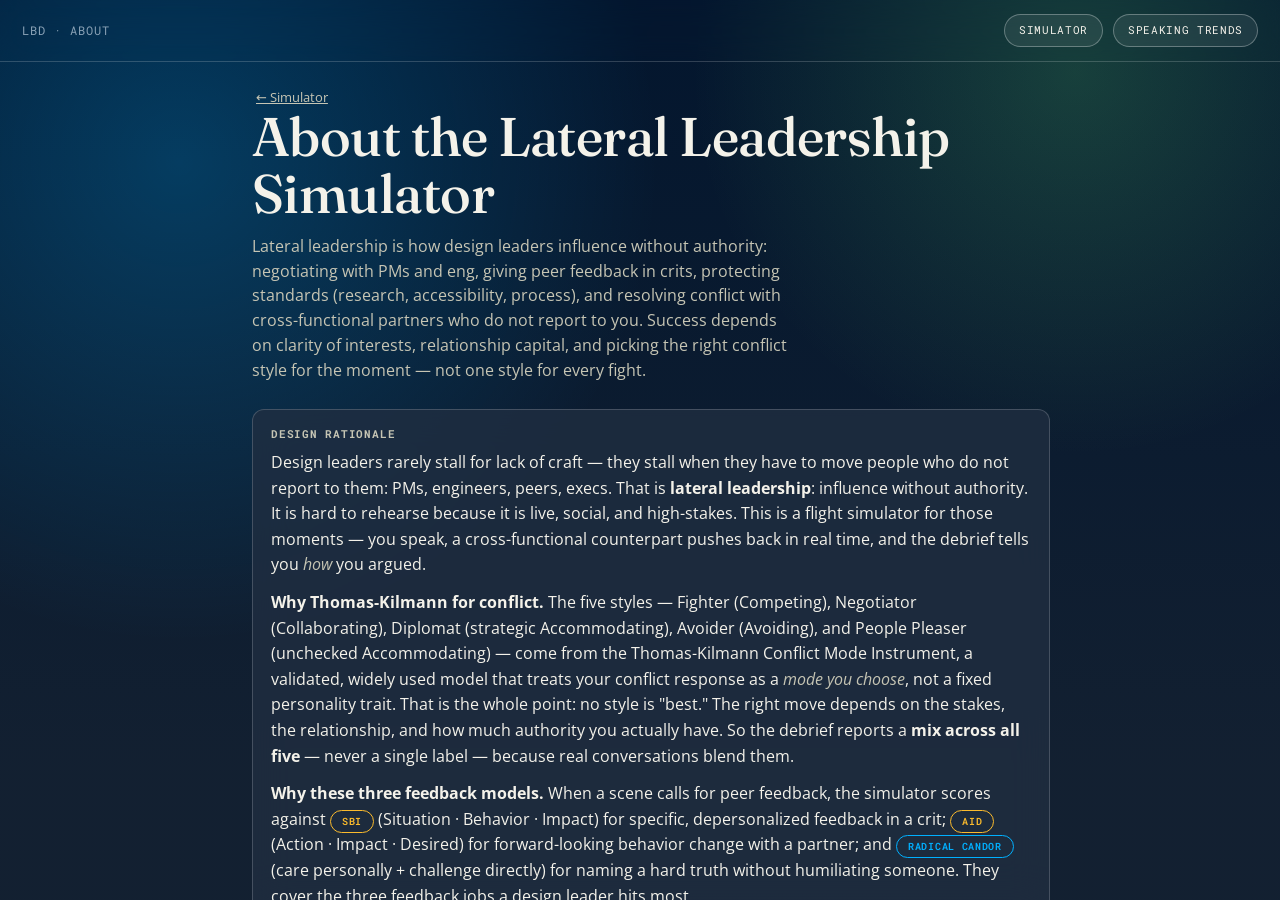
==== public/about.html @ 2aff3657 "Add /admin dashboard + /about framework guide; account menu; silent debrief - /admin: server-gated (" ====
<!DOCTYPE html>
<html lang="en">
  <head>
    <meta charset="UTF-8" />
    <meta name="viewport" content="width=device-width, initial-scale=1.0" />
    <title>About · Framework Guide — LbD</title>
    <link rel="preconnect" href="https://fonts.googleapis.com" />
    <link rel="preconnect" href="https://fonts.gstatic.com" crossorigin />
    <link
      rel="stylesheet"
      href="https://fonts.googleapis.com/css2?family=Fraunces:ital,opsz,wght@0,9..144,400..900;1,9..144,400..700&family=Open+Sans:wght@400;500;600;700&family=Roboto+Mono:wght@400;500;600&display=swap"
    />
    <link rel="stylesheet" href="lbd.css?v=6" />
  </head>
  <body class="lbd-page">
    <header class="lbd-auth">
      <span class="lbd-brand">LbD · About</span>
      <div class="lbd-auth-actions">
        <a class="lbd-mini-btn lbd-nav-link" href="/lbd">Simulator</a>
        <a class="lbd-mini-btn lbd-nav-link" href="/lbd/trends">Speaking trends</a>
      </div>
    </header>

    <main class="lbd-wrap lbd-trends-wrap">
      <section id="about" class="lbd-screen"></section>
    </main>

    <script type="module" src="about.js?v=6"></script>
  </body>
</html>
---- public/lbd.css ----
/* Conflict & Feedback Simulator — design system adopted from raejin.web.app/lbd
   (deep-navy LbD theme: Fraunces display, Open Sans body, Roboto Mono labels,
   glassy panels, blue/green/gold/red accents). Self-contained. */

* { box-sizing: border-box; }
[hidden] { display: none !important; }
html, body { height: 100%; }

.lbd-page {
  --lbd-bg: oklch(0.24 0.038 255);
  --lbd-ink: oklch(0.96 0.01 95);
  --lbd-muted: oklch(0.82 0.024 105);
  --lbd-dim: oklch(0.7 0.04 245);
  --lbd-panel: oklch(0.3 0.04 255 / 0.78);
  --lbd-panel-soft: oklch(1 0 0 / 0.075);
  --lbd-line: oklch(1 0 0 / 0.18);
  --lbd-line-strong: oklch(1 0 0 / 0.3);
  --lbd-primary: oklch(0.88 0.21 145);
  --lbd-blue: oklch(0.72 0.2 240);
  --lbd-red: oklch(0.68 0.22 28);
  --lbd-gold: oklch(0.83 0.16 82);
  --lbd-font-display: Fraunces, Lora, ui-serif, Georgia, serif;
  --lbd-font-body: "Open Sans", ui-sans-serif, system-ui, sans-serif;
  --lbd-font-mono: "Roboto Mono", ui-monospace, monospace;
  --lbd-radius-sm: 8px;
  --lbd-radius-md: 12px;
  --lbd-radius-pill: 999px;
  --lbd-blur: blur(18px);

  margin: 0;
  height: 100%;
  display: flex;
  flex-direction: column;
  overflow: hidden;
  background:
    radial-gradient(circle at 14% 18%, oklch(0.72 0.2 240 / 0.24), transparent 30rem),
    radial-gradient(circle at 84% 8%, oklch(0.88 0.21 145 / 0.18), transparent 24rem),
    linear-gradient(180deg, oklch(0.2 0.055 255), var(--lbd-bg) 48rem);
  background-attachment: fixed;
  color: var(--lbd-ink);
  font-family: var(--lbd-font-body);
  line-height: 1.5;
  -webkit-font-smoothing: antialiased;
  scrollbar-color: oklch(1 0 0 / 0.16) transparent;
  scrollbar-width: thin;
}

/* Transparent minimal scrollbars — all panes in LbD */
.lbd-page * {
  scrollbar-color: oklch(1 0 0 / 0.16) transparent;
  scrollbar-width: thin;
}
.lbd-page *::-webkit-scrollbar {
  width: 6px;
  height: 6px;
}
.lbd-page *::-webkit-scrollbar-thumb {
  background: oklch(1 0 0 / 0.18);
  border-radius: 999px;
  border: 2px solid transparent;
  background-clip: padding-box;
}
.lbd-page *::-webkit-scrollbar-thumb:hover {
  background: oklch(1 0 0 / 0.3);
  background-clip: padding-box;
}
.lbd-page *::-webkit-scrollbar-track,
.lbd-page *::-webkit-scrollbar-corner {
  background: transparent;
}

/* auth bar */
.lbd-auth {
  display: flex;
  align-items: center;
  justify-content: space-between;
  gap: 14px;
  padding: 14px 22px;
  border-bottom: 1px solid var(--lbd-line);
  backdrop-filter: var(--lbd-blur);
}
.lbd-brand {
  font-family: var(--lbd-font-mono);
  font-size: 12px;
  letter-spacing: 0.08em;
  text-transform: uppercase;
  color: var(--lbd-dim);
}
.lbd-auth-actions { display: flex; align-items: center; gap: 10px; flex-wrap: wrap; justify-content: flex-end; }
.lbd-credits {
  font-family: var(--lbd-font-mono);
  font-size: 11px;
  letter-spacing: 0.05em;
  text-transform: uppercase;
  padding: 6px 12px;
  border-radius: var(--lbd-radius-pill);
  border: 1px solid oklch(0.88 0.21 145 / 0.45);
  background: oklch(0.88 0.21 145 / 0.12);
  color: var(--lbd-primary);
}
.lbd-credits.is-empty {
  border-color: oklch(0.83 0.16 82 / 0.5);
  background: oklch(0.83 0.16 82 / 0.12);
  color: var(--lbd-gold);
}
.lbd-auth-status { font-size: 12px; color: var(--lbd-muted); }
.lbd-mini-btn {
  font-family: var(--lbd-font-mono);
  font-size: 11px;
  text-transform: uppercase;
  letter-spacing: 0.06em;
  padding: 7px 14px;
  border-radius: var(--lbd-radius-pill);
  border: 1px solid var(--lbd-line-strong);
  background: var(--lbd-panel-soft);
  color: var(--lbd-ink);
  cursor: pointer;
}
.lbd-mini-btn:hover { border-color: var(--lbd-blue); }
a.lbd-nav-link { text-decoration: none; color: var(--lbd-ink); display: inline-flex; align-items: center; }

.lbd-wrap {
  max-width: 820px;
  width: 100%;
  margin: 0 auto;
  flex: 1;
  min-height: 0;
  display: flex;
  flex-direction: column;
  padding: 22px 0 14px 22px;
}
.lbd-wrap.lbd-sim-wide { max-width: 1140px; }
.lbd-screen { flex: 1; min-height: 0; animation: lbd-in 0.3s ease-out; }
.lbd-pane-inner {
  padding-right: 22px;
  padding-bottom: 28px;
}
#picker, #debrief {
  overflow-y: auto;
  overflow-x: hidden;
  -webkit-overflow-scrolling: touch;
  overscroll-behavior: contain;
}
.lbd-picker-inner {
  min-height: min(100%, 100%);
  display: flex;
  flex-direction: column;
  gap: 18px;
}
.lbd-picker-head { flex: none; }
.lbd-picker-head .lbd-h1 { margin-bottom: 16px; }
.lbd-picker-head .lbd-seg { margin-bottom: 12px; }
.lbd-picker-head .lbd-hint { margin: 0; }
.lbd-picker-inner .lbd-cards { flex: none; }
.lbd-picker-foot { flex: none; margin-top: auto; padding-top: 8px; }
#sim { padding-right: 22px; }
.lbd-debrief-body { margin: 18px 0 24px; }
.lbd-debrief-block { margin-bottom: 18px; }
.lbd-debrief-block p { margin: 0; font-size: 15px; line-height: 1.55; }
.lbd-debrief-actions {
  display: flex;
  flex-wrap: wrap;
  gap: 10px;
  padding-top: 8px;
  border-top: 1px solid var(--lbd-line);
}
#sim { display: flex; flex-direction: column; min-height: 0; }
.lbd-sim-body {
  flex: 1;
  min-height: 0;
  display: grid;
  grid-template-columns: minmax(0, 1fr) minmax(220px, 280px);
  gap: 14px;
  align-items: stretch;
}
.lbd-sim-main {
  min-height: 0;
  display: flex;
  flex-direction: column;
}
.lbd-logic-rail {
  min-height: 0;
  overflow-y: auto;
  padding: 14px 16px;
  border: 1px solid var(--lbd-line);
  border-radius: var(--lbd-radius-md);
  background: var(--lbd-panel);
  backdrop-filter: var(--lbd-blur);
}
.lbd-logic-rail > .lbd-h3 { margin-top: 0; }
.lbd-logic-wait { font-size: 13px; color: var(--lbd-dim); margin: 12px 0 0; }
.lbd-logic-cards { display: flex; flex-direction: column; gap: 10px; margin: 10px 0 14px; }
.lbd-logic-card {
  padding: 11px 13px;
  border-radius: var(--lbd-radius-sm);
  border: 1px solid var(--lbd-line);
  background: var(--lbd-panel-soft);
}
.lbd-logic-card.kind-logic { border-left: 3px solid var(--lbd-primary); }
.lbd-logic-card.kind-non-logic { border-left: 3px solid var(--lbd-red); }
.lbd-logic-card.kind-mixed { border-left: 3px solid var(--lbd-gold); }
.lbd-logic-card-top { display: flex; justify-content: space-between; gap: 8px; align-items: baseline; margin-bottom: 4px; }
.lbd-logic-card-top strong { font-size: 13px; }
.lbd-logic-kind {
  font-family: var(--lbd-font-mono);
  font-size: 9px;
  letter-spacing: 0.05em;
  text-transform: uppercase;
  color: var(--lbd-dim);
}
.lbd-logic-pattern { margin: 0 0 4px; font-size: 13px; font-weight: 600; color: var(--lbd-ink); }
.lbd-logic-detail { margin: 0; font-size: 12px; line-height: 1.45; color: var(--lbd-muted); }
.lbd-logic-alt {
  padding-top: 12px;
  border-top: 1px solid var(--lbd-line);
}
.lbd-logic-alt .lbd-h3 { margin-top: 0; }
.lbd-logic-alt em { font-style: normal; color: var(--lbd-gold); }
.lbd-logic-move { margin: 8px 0 6px; font-size: 13px; line-height: 1.45; color: var(--lbd-ink); }
.lbd-logic-why { margin: 0; font-size: 12px; color: var(--lbd-muted); line-height: 1.45; }

@media (max-width: 900px) {
  .lbd-sim-body { grid-template-columns: 1fr; }
  .lbd-logic-rail { max-height: 220px; order: -1; }
}
@keyframes lbd-in { from { opacity: 0; transform: translateY(10px); } to { opacity: 1; transform: none; } }

/* type */
.lbd-h1 {
  font-family: var(--lbd-font-display);
  font-weight: 500;
  font-optical-sizing: auto;
  font-size: clamp(2.2rem, 5.5vw, 3.4rem);
  line-height: 1.05;
  letter-spacing: -0.01em;
  margin: 0 0 12px;
}
.lbd-sub {
  color: var(--lbd-muted);
  font-size: 16px;
  line-height: 1.55;
  margin: 0 0 26px;
  max-width: 60ch;
}
.lbd-foot {
  margin-top: 26px;
  font-family: var(--lbd-font-mono);
  color: var(--lbd-dim);
  font-size: 11px;
  letter-spacing: 0.04em;
  line-height: 1.8;
}
.lbd-eyebrow,
.lbd-tag,
.lbd-who,
.lbd-progress,
.lbd-ratingbar {
  font-family: var(--lbd-font-mono);
  text-transform: uppercase;
  letter-spacing: 0.07em;
}

/* glassy panel base */
.lbd-card,
.lbd-line,
.lbd-choice,
.lbd-result,
.lbd-takeaway {
  background: var(--lbd-panel);
  border: 1px solid var(--lbd-line);
  border-radius: var(--lbd-radius-md);
  backdrop-filter: var(--lbd-blur);
}

/* 1:1 / 1:2 segmented */
.lbd-seg { display: flex; gap: 10px; margin-bottom: 20px; }
.lbd-seg-btn {
  flex: 1;
  font-family: var(--lbd-font-mono);
  font-size: 12px;
  letter-spacing: 0.05em;
  text-transform: uppercase;
  padding: 12px;
  border-radius: var(--lbd-radius-pill);
  border: 1px solid var(--lbd-line-strong);
  background: var(--lbd-panel-soft);
  color: var(--lbd-muted);
  cursor: pointer;
}
.lbd-seg-btn.is-on {
  color: oklch(0.18 0.04 255);
  border-color: transparent;
  background: var(--lbd-blue);
  font-weight: 600;
}

/* scenario cards — 2×2 grid */
.lbd-cards {
  display: grid;
  grid-template-columns: repeat(2, 1fr);
  gap: 14px;
}
.lbd-card {
  text-align: left;
  display: flex;
  flex-direction: column;
  gap: 8px;
  padding: 18px 20px;
  min-height: 132px;
  color: var(--lbd-ink);
  cursor: pointer;
  transition: border-color 0.15s, transform 0.06s, box-shadow 0.15s;
}
.lbd-card:hover { border-color: var(--lbd-line-strong); box-shadow: 0 16px 44px -28px oklch(0.62 0.22 250 / 0.8); }
.lbd-card:active { transform: scale(0.995); }
.lbd-card strong { font-family: var(--lbd-font-display); font-size: 18px; font-weight: 500; line-height: 1.2; }
.lbd-card span { color: var(--lbd-muted); font-size: 13px; line-height: 1.45; }
/* 5th card: center the lone bottom row item */
.lbd-card:last-child:nth-child(odd) {
  grid-column: 1 / -1;
  max-width: calc(50% - 7px);
  justify-self: center;
}
@media (max-width: 560px) {
  .lbd-cards { grid-template-columns: 1fr; }
  .lbd-card:last-child:nth-child(odd) {
    grid-column: auto;
    max-width: none;
    justify-self: stretch;
  }
}

/* sim chrome */
.lbd-top { display: flex; align-items: center; justify-content: space-between; gap: 12px; margin-bottom: 22px; }
.lbd-progress { font-size: 11px; color: var(--lbd-dim); }
.lbd-back, .lbd-mute { background: none; border: none; color: var(--lbd-muted); font-size: 13px; cursor: pointer; padding: 4px; }
.lbd-mute { font-size: 18px; }

/* counterpart lines */
.lbd-line { padding: 16px 18px; margin-bottom: 12px; }
.lbd-who { display: block; font-size: 11px; font-weight: 600; margin-bottom: 6px; }
.lbd-line p { margin: 0; font-size: 16px; line-height: 1.55; }

.lbd-prompt {
  font-family: var(--lbd-font-display);
  font-size: 19px;
  font-weight: 500;
  margin: 22px 0 14px;
}

/* choices */
.lbd-choices { display: flex; flex-direction: column; gap: 12px; }
.lbd-choice {
  display: flex;
  flex-direction: column;
  gap: 10px;
  text-align: left;
  padding: 15px 17px;
  color: var(--lbd-ink);
  cursor: pointer;
  transition: border-color 0.12s, box-shadow 0.12s;
}
.lbd-choice:hover:not(:disabled) { border-color: var(--lbd-line-strong); }
.lbd-choice:disabled { cursor: default; opacity: 0.7; }
.lbd-choice.is-picked { opacity: 1; }
.lbd-choice-text { font-size: 15px; line-height: 1.5; }
.lbd-choice.rating-strong.is-picked { border-color: var(--lbd-primary); box-shadow: 0 0 0 1px var(--lbd-primary) inset; }
.lbd-choice.rating-mixed.is-picked { border-color: var(--lbd-gold); box-shadow: 0 0 0 1px var(--lbd-gold) inset; }
.lbd-choice.rating-weak.is-picked { border-color: var(--lbd-red); box-shadow: 0 0 0 1px var(--lbd-red) inset; }

/* framework tags */
.lbd-tag {
  align-self: flex-start;
  font-size: 10px;
  font-weight: 600;
  padding: 4px 11px;
  border-radius: var(--lbd-radius-pill);
  border: 1px solid currentColor;
}
.lbd-Negotiator, .lbd-Diplomat { color: var(--lbd-primary); }
.lbd-Fighter, .lbd-ObnoxiousAggression { color: var(--lbd-red); }
.lbd-RadicalCandor { color: var(--lbd-blue); }
.lbd-SBI, .lbd-AID { color: var(--lbd-gold); }
.lbd-Avoider, .lbd-PeoplePleaser, .lbd-RuinousEmpathy { color: var(--lbd-dim); }

/* result */
.lbd-result { margin-top: 18px; padding: 18px 20px; }
.lbd-ratingbar {
  display: inline-block;
  font-size: 11px;
  font-weight: 600;
  padding: 5px 12px;
  border-radius: var(--lbd-radius-pill);
  margin-bottom: 12px;
}
.lbd-ratingbar.rating-strong { background: oklch(0.88 0.21 145 / 0.16); color: var(--lbd-primary); }
.lbd-ratingbar.rating-mixed { background: oklch(0.83 0.16 82 / 0.16); color: var(--lbd-gold); }
.lbd-ratingbar.rating-weak { background: oklch(0.68 0.22 28 / 0.16); color: var(--lbd-red); }
.lbd-consequence, .lbd-coaching { margin: 0 0 12px; font-size: 15px; line-height: 1.55; }
.lbd-coaching { color: var(--lbd-muted); }
.lbd-consequence strong, .lbd-coaching strong { color: var(--lbd-ink); font-weight: 700; }

/* CTA buttons */
.lbd-next {
  font-family: var(--lbd-font-mono);
  font-size: 13px;
  font-weight: 600;
  letter-spacing: 0.04em;
  margin-top: 6px;
  padding: 12px 22px;
  border-radius: var(--lbd-radius-pill);
  border: none;
  background: var(--lbd-primary);
  color: oklch(0.2 0.05 150);
  cursor: pointer;
}
.lbd-next:hover { filter: brightness(1.06); }
.lbd-next.ghost { background: var(--lbd-panel-soft); border: 1px solid var(--lbd-line-strong); color: var(--lbd-ink); }

/* debrief */
.lbd-score { font-family: var(--lbd-font-display); font-size: 22px; font-weight: 500; margin: 4px 0 10px; }
.lbd-recap { list-style: none; padding: 0; margin: 16px 0; display: flex; flex-direction: column; gap: 10px; }
.lbd-recap li { font-size: 14px; }
.lbd-recap em { color: var(--lbd-muted); font-style: normal; margin: 0 8px; font-family: var(--lbd-font-mono); font-size: 11px; text-transform: uppercase; }
.lbd-mini { color: var(--lbd-dim); }
.lbd-takeaway { margin-top: 10px; padding: 18px 20px; font-size: 15px; line-height: 1.6; }
.lbd-actions { display: flex; gap: 12px; margin-top: 22px; flex-wrap: wrap; }

/* --- spoken simulator: chat transcript + mic --- */
.lbd-hint {
  margin-top: 16px;
  font-size: 13px;
  line-height: 1.5;
  color: var(--lbd-gold);
  padding: 11px 14px;
  border: 1px solid oklch(0.83 0.16 82 / 0.4);
  border-radius: var(--lbd-radius-sm);
  background: oklch(0.83 0.16 82 / 0.1);
}
.lbd-hint.ok {
  color: var(--lbd-primary);
  border-color: oklch(0.88 0.21 145 / 0.4);
  background: oklch(0.88 0.21 145 / 0.1);
}

.lbd-chat { flex: 1; min-height: 0; overflow-y: auto; display: flex; flex-direction: column; gap: 12px; padding: 6px 0 14px; }
.lbd-msg { max-width: 86%; }
.lbd-msg.them { align-self: flex-start; }
.lbd-msg.you { align-self: flex-end; }
.lbd-msg.coach { align-self: stretch; max-width: 100%; }
.lbd-msg .who-row { display: flex; align-items: center; gap: 7px; margin-bottom: 5px; }
.lbd-msg .avatar { width: 22px; height: 22px; border-radius: 999px; display: inline-flex; align-items: center; justify-content: center; font-family: var(--lbd-font-mono); font-size: 10px; font-weight: 700; border: 1px solid currentColor; }
.lbd-msg .who { font-family: var(--lbd-font-mono); font-size: 11px; text-transform: uppercase; letter-spacing: 0.06em; }
.lbd-msg.them-a .who, .lbd-msg.them-a .avatar { color: var(--lbd-blue); }
.lbd-msg.them-b .who, .lbd-msg.them-b .avatar { color: var(--lbd-gold); }
.lbd-msg.them-coach .who, .lbd-msg.them-coach .avatar { color: var(--lbd-primary); }
.lbd-msg.them-coach .lbd-bubble { border-color: var(--lbd-primary); background: oklch(0.88 0.21 145 / 0.1); }
.lbd-link { color: var(--lbd-blue); text-decoration: none; }
.lbd-link:hover { text-decoration: underline; }
.lbd-msg.coach .who, .lbd-msg.coach .avatar { color: var(--lbd-primary); }
.lbd-bubble { background: var(--lbd-panel); border: 1px solid var(--lbd-line); backdrop-filter: var(--lbd-blur); border-radius: 14px; padding: 12px 15px; font-size: 15px; line-height: 1.55; white-space: pre-wrap; overflow-wrap: anywhere; }
.lbd-msg.them .lbd-bubble { border-bottom-left-radius: 4px; }
.lbd-msg.you .lbd-bubble { border-bottom-right-radius: 4px; background: oklch(0.72 0.2 240 / 0.16); border-color: var(--lbd-blue); }
.lbd-msg.coach .lbd-bubble { background: var(--lbd-panel-soft); border-style: dashed; }
.lbd-msg .lbd-bubble p { margin: 0 0 10px; }
.lbd-msg .lbd-bubble p:last-child { margin: 0; }

.lbd-typing { display: inline-flex; gap: 4px; align-items: center; }
.lbd-typing i { width: 6px; height: 6px; border-radius: 999px; background: currentColor; opacity: 0.35; animation: lbd-bounce 1.2s infinite ease-in-out; }
.lbd-typing i:nth-child(2) { animation-delay: 0.15s; }
.lbd-typing i:nth-child(3) { animation-delay: 0.3s; }
@keyframes lbd-bounce { 0%, 80%, 100% { opacity: 0.25; } 40% { opacity: 0.9; } }

.lbd-composer { flex: none; display: flex; flex-direction: column; align-items: center; gap: 10px; padding: 14px 0 10px; background: linear-gradient(to top, var(--lbd-bg) 62%, transparent); }
.lbd-talk-row { display: flex; align-items: center; gap: 10px; flex-wrap: wrap; justify-content: center; }
.lbd-stop {
  font-family: var(--lbd-font-mono);
  font-size: 12px;
  font-weight: 600;
  letter-spacing: 0.04em;
  text-transform: uppercase;
  padding: 14px 18px;
  border-radius: var(--lbd-radius-pill);
  border: 1px solid oklch(0.68 0.22 28 / 0.55);
  background: oklch(0.68 0.22 28 / 0.14);
  color: var(--lbd-red);
  cursor: pointer;
}
.lbd-stop:hover:not(:disabled) { filter: brightness(1.08); border-color: var(--lbd-red); }
.lbd-stop:disabled { opacity: 0.35; cursor: default; }
.lbd-status { font-family: var(--lbd-font-mono); font-size: 11px; letter-spacing: 0.04em; color: var(--lbd-muted); min-height: 14px; text-align: center; }
.lbd-talk { display: inline-flex; align-items: center; justify-content: center; gap: 9px; min-width: 210px; padding: 14px 26px; border-radius: var(--lbd-radius-pill); border: none; background: var(--lbd-primary); color: oklch(0.2 0.05 150); font-family: var(--lbd-font-mono); font-size: 14px; font-weight: 600; letter-spacing: 0.03em; cursor: pointer; }
.lbd-talk:hover:not(:disabled) { filter: brightness(1.06); }
.lbd-talk:disabled { background: var(--lbd-panel-soft); color: var(--lbd-dim); border: 1px solid var(--lbd-line); cursor: default; }
.lbd-talk.recording { background: var(--lbd-red); color: #fff; box-shadow: 0 0 0 6px oklch(0.68 0.22 28 / 0.18); }
.lbd-talk.ghost { background: var(--lbd-panel-soft); border: 1px solid var(--lbd-line-strong); color: var(--lbd-ink); }
.lbd-mic { width: 13px; height: 17px; border-radius: 7px; background: currentColor; opacity: 0.92; }

.lbd-dim { color: var(--lbd-dim); font-size: 13px; margin: 0 0 10px; }
.lbd-h3 { font-family: var(--lbd-font-mono); text-transform: uppercase; letter-spacing: 0.07em; font-size: 11px; color: var(--lbd-muted); margin: 16px 0 8px; }
.lbd-q { display: block; margin: 4px 0 2px; }
.lbd-note { color: var(--lbd-muted); }
.lbd-recap.alts li { color: var(--lbd-ink); }

/* debrief: style-mix bars + wrap-up button */
.lbd-bars { display: flex; flex-direction: column; gap: 8px; margin: 4px 0 6px; }
.lbd-bar { display: flex; align-items: center; gap: 10px; }
.lbd-bar .lbd-tag { min-width: 110px; text-align: center; }
.lbd-bar-track { flex: 1; height: 8px; border-radius: 999px; background: var(--lbd-panel-soft); overflow: hidden; }
.lbd-bar-fill { display: block; height: 100%; background: var(--lbd-blue); border-radius: 999px; }
.lbd-bar-pct { font-family: var(--lbd-font-mono); font-size: 11px; color: var(--lbd-muted); min-width: 34px; text-align: right; }
.lbd-bar.is-zero .lbd-bar-pct { color: var(--lbd-dim); }
.lbd-bar.is-zero .lbd-tag { opacity: 0.72; }
.lbd-wrapup {
  margin-top: 6px;
  font-family: var(--lbd-font-mono);
  font-size: 12px;
  letter-spacing: 0.04em;
  padding: 9px 18px;
  border-radius: var(--lbd-radius-pill);
  border: 1px solid var(--lbd-line-strong);
  background: var(--lbd-panel-soft);
  color: var(--lbd-ink);
  cursor: pointer;
}
.lbd-wrapup:hover:not(:disabled) { border-color: var(--lbd-gold); }
.lbd-wrapup:disabled { opacity: 0.4; cursor: default; }

/* featured scenario + trends dashboard */
.lbd-card-featured { border-color: var(--lbd-primary); box-shadow: 0 0 0 1px oklch(0.88 0.21 145 / 0.35) inset; }
.lbd-card-badge {
  display: inline-block;
  font-family: var(--lbd-font-mono);
  font-size: 10px;
  letter-spacing: 0.06em;
  text-transform: uppercase;
  color: var(--lbd-primary);
  margin-bottom: 4px;
}
.lbd-trends-wrap {
  overflow-y: auto;
  overflow-x: hidden;
  overscroll-behavior: contain;
  -webkit-overflow-scrolling: touch;
}
.lbd-trends-wrap #trends {
  padding-right: 22px;
  padding-bottom: 40px;
}
.lbd-trends-top { margin-bottom: 22px; }
.lbd-trends-grid {
  display: grid;
  grid-template-columns: repeat(auto-fit, minmax(220px, 1fr));
  gap: 14px;
  margin-bottom: 18px;
}
.lbd-panel {
  background: var(--lbd-panel);
  border: 1px solid var(--lbd-line);
  border-radius: var(--lbd-radius-md);
  padding: 16px 18px;
  backdrop-filter: var(--lbd-blur);
}
.lbd-stat { font-family: var(--lbd-font-display); font-size: 36px; margin: 4px 0; }
.lbd-outcomes { list-style: none; padding: 0; margin: 0; display: flex; flex-direction: column; gap: 8px; }
.lbd-outcomes li { display: flex; justify-content: space-between; gap: 12px; font-size: 13px; }
.lbd-outcomes strong { font-family: var(--lbd-font-mono); color: var(--lbd-primary); }
.lbd-spark { color: var(--lbd-blue); display: block; margin: 6px 0; }
.lbd-spark-label { font-size: 11px; color: var(--lbd-dim); margin: 0; }
.lbd-trend-list { display: flex; flex-direction: column; gap: 12px; }
.lbd-trend-row {
  padding: 12px 14px;
  border: 1px solid var(--lbd-line);
  border-radius: var(--lbd-radius-sm);
  background: var(--lbd-panel-soft);
}
.lbd-trend-meta { display: flex; flex-direction: column; gap: 2px; margin-bottom: 6px; }
.lbd-trend-meta span { font-size: 12px; color: var(--lbd-dim); }
.lbd-trend-headline { margin: 0 0 6px; font-size: 14px; }

.lbd-trends-hero {
  display: grid;
  grid-template-columns: repeat(auto-fit, minmax(160px, 1fr));
  gap: 14px;
  margin-bottom: 18px;
}
.lbd-hero-stat .lbd-h3 { margin-top: 0; }
.lbd-stat-label { font-size: 22px; line-height: 1.2; }
.lbd-trends-section { margin-bottom: 18px; }
.lbd-trends-section > .lbd-h3:first-child { margin-top: 0; }

.lbd-profile-card .lbd-profile-summary {
  font-size: 16px;
  line-height: 1.55;
  margin: 0 0 12px;
  color: var(--lbd-ink);
}
.lbd-profile-detail {
  font-size: 13px;
  line-height: 1.5;
  color: var(--lbd-muted);
  margin: 0 0 8px;
}
.lbd-profile-detail strong { color: var(--lbd-ink); font-weight: 600; }
.lbd-profile-mix { margin-top: 14px; padding-top: 12px; border-top: 1px solid var(--lbd-line); }

.lbd-pattern-grid {
  display: grid;
  grid-template-columns: repeat(auto-fit, minmax(220px, 1fr));
  gap: 10px;
  margin-top: 10px;
}
.lbd-pattern-card {
  position: relative;
  padding: 12px 14px 12px 42px;
  border: 1px solid var(--lbd-line);
  border-radius: var(--lbd-radius-sm);
  background: var(--lbd-panel-soft);
}
.lbd-pattern-card p { margin: 0; font-size: 13px; line-height: 1.45; }
.lbd-pattern-count {
  position: absolute;
  left: 12px;
  top: 12px;
  font-family: var(--lbd-font-mono);
  font-size: 10px;
  font-weight: 600;
  color: var(--lbd-gold);
  letter-spacing: 0.04em;
}

.lbd-quote-grid {
  display: flex;
  flex-direction: column;
  gap: 12px;
  margin-top: 10px;
}
.lbd-quote-card {
  margin: 0;
  padding: 14px 16px;
  border-left: 3px solid var(--lbd-blue);
  border-radius: 0 var(--lbd-radius-sm) var(--lbd-radius-sm) 0;
  background: oklch(0.72 0.2 240 / 0.1);
}
.lbd-quote-text {
  margin: 0 0 10px;
  font-size: 15px;
  line-height: 1.5;
  font-style: italic;
  color: var(--lbd-ink);
}
.lbd-quote-card footer { display: flex; flex-wrap: wrap; align-items: center; gap: 8px; }
.lbd-quote-meta { font-size: 11px; color: var(--lbd-dim); font-family: var(--lbd-font-mono); }
.lbd-quote-note { width: 100%; margin: 6px 0 0; font-size: 12px; color: var(--lbd-muted); font-style: normal; }

.lbd-move-grid {
  display: grid;
  grid-template-columns: repeat(auto-fit, minmax(240px, 1fr));
  gap: 12px;
  margin-top: 10px;
}
.lbd-move-card {
  position: relative;
  padding: 14px 16px;
  border: 1px solid var(--lbd-line);
  border-radius: var(--lbd-radius-sm);
  background: var(--lbd-panel-soft);
}
.lbd-move-card .lbd-pattern-count {
  position: static;
  display: inline-block;
  margin-top: 8px;
}
.lbd-move-example { margin: 8px 0 6px; font-size: 14px; line-height: 1.45; color: var(--lbd-ink); }
.lbd-move-why { margin: 0; font-size: 12px; color: var(--lbd-muted); line-height: 1.45; }

.lbd-reasoning-block {
  margin-top: 16px;
  padding-top: 14px;
  border-top: 1px solid var(--lbd-line);
}

.lbd-guide { margin-top: 18px; font-size: 13px; color: var(--lbd-muted); }
.lbd-guide summary { cursor: pointer; font-family: var(--lbd-font-mono); font-size: 11px; text-transform: uppercase; letter-spacing: 0.06em; }
.lbd-guide-body { margin-top: 12px; padding: 14px 16px; border: 1px solid var(--lbd-line); border-radius: var(--lbd-radius-sm); background: var(--lbd-panel-soft); }
.lbd-guide-body p { margin: 0 0 10px; line-height: 1.5; font-size: 13px; }
.lbd-guide-body em { color: var(--lbd-dim); font-style: normal; font-size: 11px; }

/* about / framework guide page */
.lbd-rationale p { margin: 0 0 12px; line-height: 1.6; }
.lbd-rationale p:last-child { margin-bottom: 0; }
.lbd-rationale strong { color: var(--lbd-ink); }
.lbd-rationale em { color: var(--lbd-muted); font-style: italic; }
.lbd-rationale .lbd-tag { vertical-align: baseline; }
.lbd-about-grid { display: grid; grid-template-columns: repeat(auto-fit, minmax(248px, 1fr)); gap: 12px; margin-top: 10px; }
.lbd-about-card {
  border: 1px solid var(--lbd-line);
  border-radius: var(--lbd-radius-sm);
  background: var(--lbd-panel-soft);
  padding: 14px 16px;
}
.lbd-about-card-title { font-family: var(--lbd-font-display); font-size: 18px; margin: 0 0 4px; color: var(--lbd-ink); }
.lbd-about-card p { margin: 8px 0 0; font-size: 13px; line-height: 1.5; }
.lbd-about-card p:first-of-type { margin-top: 6px; }
.lbd-about-card em { color: var(--lbd-muted); font-style: italic; }
.lbd-kicker { font-family: var(--lbd-font-mono); font-size: 10px; text-transform: uppercase; letter-spacing: 0.07em; color: var(--lbd-dim); }
.lbd-about-meta { display: block; font-size: 12px; color: var(--lbd-dim); margin-top: 6px; line-height: 1.45; }
.lbd-about-meta strong { color: var(--lbd-muted); }
.lbd-scn-styles { display: flex; flex-wrap: wrap; gap: 6px; margin: 10px 0 4px; }
.lbd-chip-row { display: flex; flex-wrap: wrap; gap: 6px; margin-top: 10px; }
.lbd-chip {
  font-family: var(--lbd-font-mono);
  font-size: 11px;
  padding: 5px 11px;
  border-radius: var(--lbd-radius-pill);
  border: 1px solid var(--lbd-line);
  background: var(--lbd-panel-soft);
  color: var(--lbd-muted);
}

/* account menu (avatar → dropdown with email + sign out) */
.lbd-account { position: relative; display: inline-flex; align-items: center; gap: 8px; }
.lbd-avatar-btn {
  width: 34px; height: 34px;
  border-radius: var(--lbd-radius-pill);
  border: 1px solid var(--lbd-line-strong);
  background: var(--lbd-panel-soft);
  color: var(--lbd-ink);
  font-family: var(--lbd-font-mono); font-size: 14px; font-weight: 600;
  cursor: pointer;
  display: inline-flex; align-items: center; justify-content: center;
}
.lbd-avatar-btn:hover { border-color: var(--lbd-blue); }
.lbd-menu {
  position: absolute; top: calc(100% + 8px); right: 0;
  min-width: 220px;
  background: var(--lbd-panel);
  border: 1px solid var(--lbd-line-strong);
  border-radius: var(--lbd-radius-md);
  backdrop-filter: var(--lbd-blur);
  padding: 14px;
  z-index: 60;
  box-shadow: 0 14px 34px oklch(0 0 0 / 0.4);
}
.lbd-menu-label { font-family: var(--lbd-font-mono); font-size: 10px; text-transform: uppercase; letter-spacing: 0.07em; color: var(--lbd-dim); display: block; }
.lbd-menu-name { margin: 6px 0 2px; font-size: 14px; color: var(--lbd-ink); }
.lbd-menu-email { margin: 4px 0 12px; font-size: 12px; color: var(--lbd-muted); word-break: break-all; }
.lbd-menu .lbd-mini-btn { width: 100%; text-align: center; }
.lbd-menu-msg { max-width: 220px; }

/* admin dashboard table */
.lbd-admin-table-wrap { overflow-x: auto; margin-top: 10px; }
.lbd-admin-table { width: 100%; border-collapse: collapse; font-size: 13px; }
.lbd-admin-table th {
  text-align: left;
  font-family: var(--lbd-font-mono); font-size: 10px;
  text-transform: uppercase; letter-spacing: 0.06em; color: var(--lbd-dim);
  padding: 8px 10px; border-bottom: 1px solid var(--lbd-line); white-space: nowrap;
}
.lbd-admin-table td { padding: 10px; border-bottom: 1px solid var(--lbd-line); vertical-align: top; }
.lbd-admin-table tr:last-child td { border-bottom: none; }
.lbd-admin-email { display: block; color: var(--lbd-ink); word-break: break-all; }
.lbd-admin-name { display: block; font-size: 12px; color: var(--lbd-dim); margin-top: 2px; }
.lbd-admin-num { text-align: center; font-variant-numeric: tabular-nums; color: var(--lbd-muted); white-space: nowrap; }
.lbd-admin-date { color: var(--lbd-dim); white-space: nowrap; }
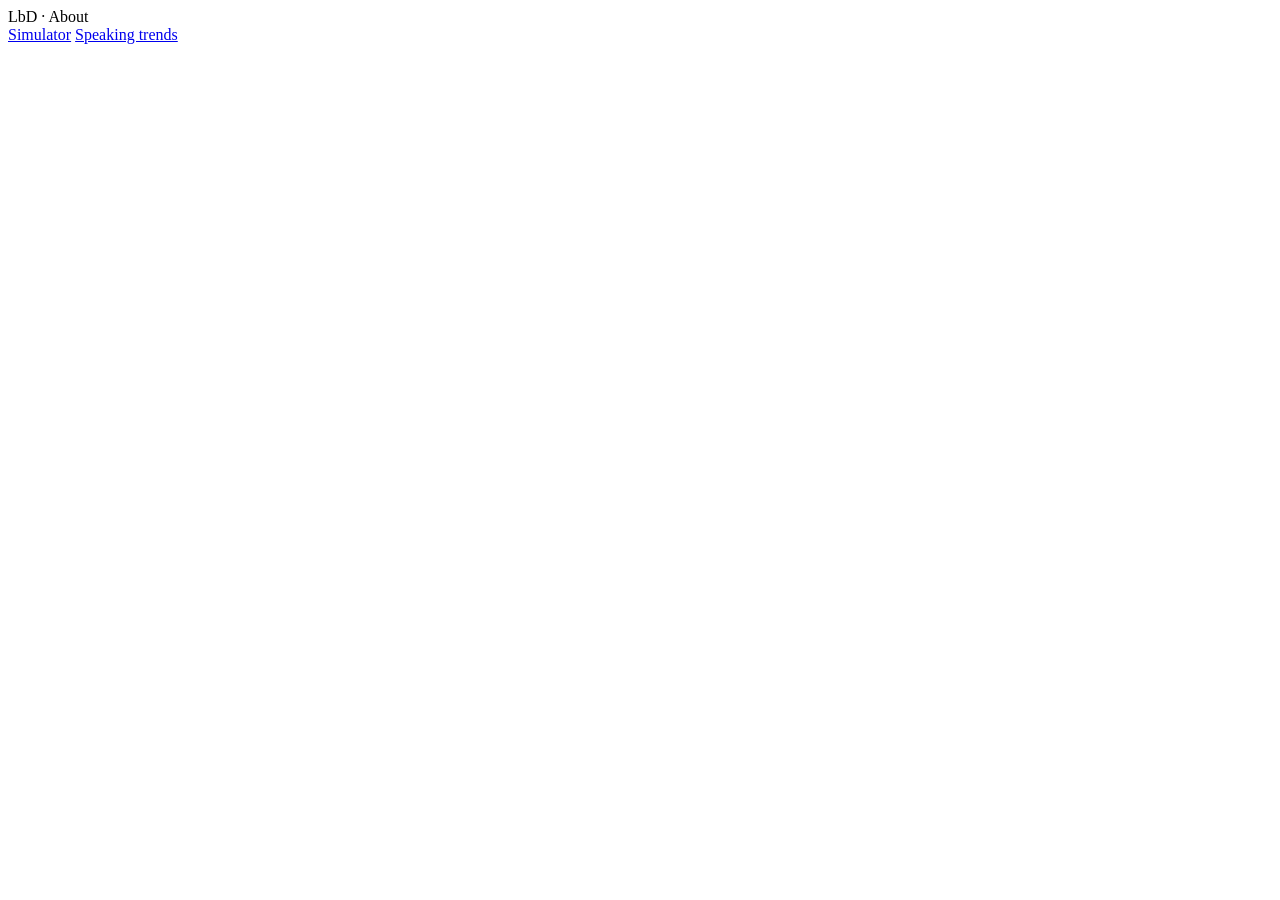
==== commit 8b82f527: "Fix LbD page loading and build Talk2Me platform admin console. Use absolute asset paths and Express " ====
--- a/public/about.html
+++ b/public/about.html
@@ -10,7 +10,7 @@
       rel="stylesheet"
       href="https://fonts.googleapis.com/css2?family=Fraunces:ital,opsz,wght@0,9..144,400..900;1,9..144,400..700&family=Open+Sans:wght@400;500;600;700&family=Roboto+Mono:wght@400;500;600&display=swap"
     />
-    <link rel="stylesheet" href="lbd.css?v=6" />
+    <link rel="stylesheet" href="/lbd.css?v=7" />
   </head>
   <body class="lbd-page">
     <header class="lbd-auth">
@@ -25,6 +25,6 @@
       <section id="about" class="lbd-screen"></section>
     </main>
 
-    <script type="module" src="about.js?v=6"></script>
+    <script type="module" src="/about.js?v=7"></script>
   </body>
 </html>
